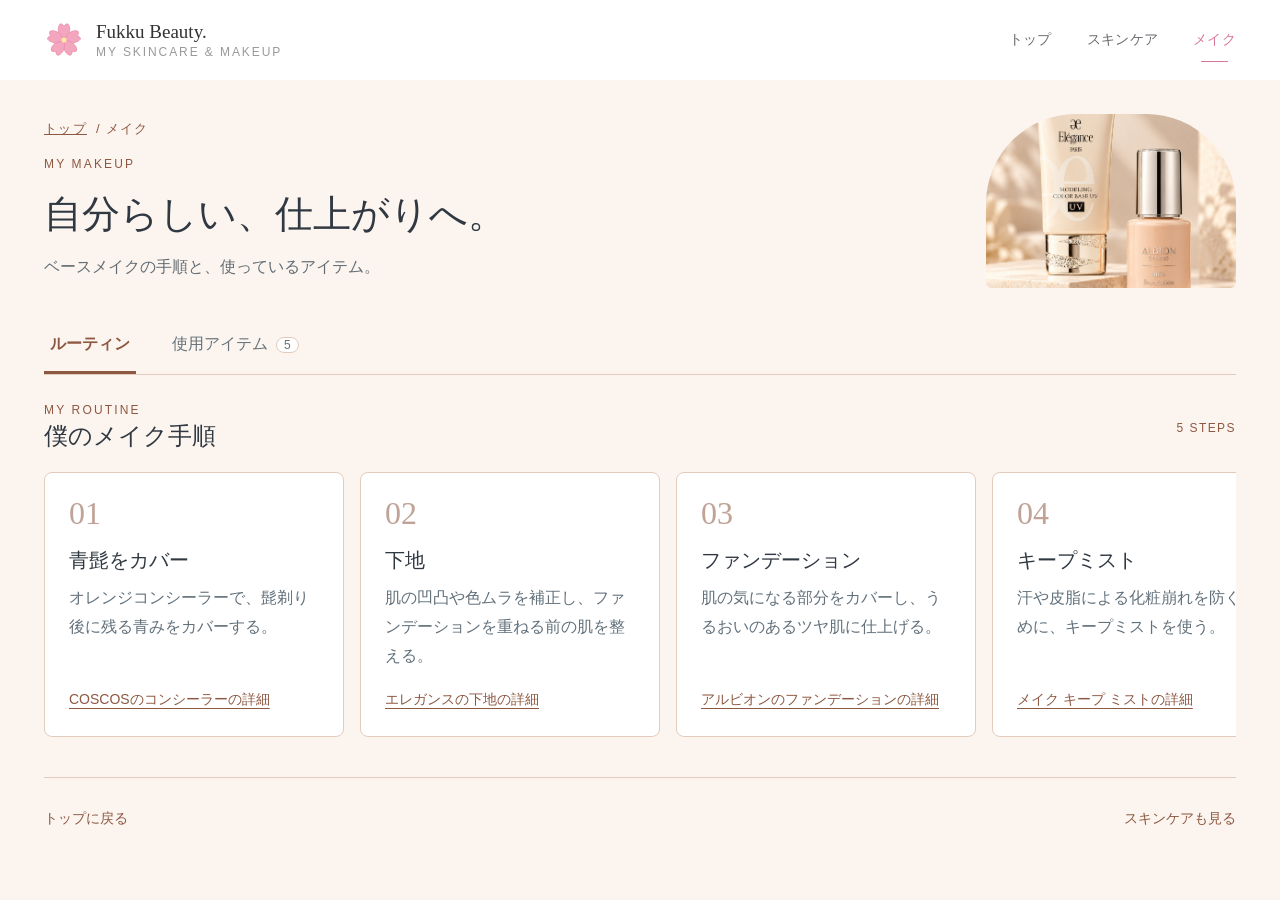
==== makeUp.html @ 3c8d0fe2 "0" ====
<!DOCTYPE html>
<html lang="ja">
<head>
    <meta charset="UTF-8">
    <meta name="viewport" content="width=device-width, initial-scale=1.0">
    <link rel="stylesheet" href="css/makeUp.css">
    <link rel="stylesheet" href="css/header.css">
    <title>ふっくーのメイク</title>
</head>

<body>
    <!-- ヘッダー -->
    <header>
        <a href="index.html" class="site-logo">
            <img src="images/icon/sakura-mark.svg"
                 alt="ふっくーのメイク・スキンケア"
                 class="site-icon">

            <span class="site-text">
                <span class="site-logo__title">Fukku Beauty.</span>
                <span class="site-logo__subtitle">
                    MY SKINCARE &amp; MAKEUP
                </span>
            </span>
        </a>

        <nav class="header-nav">
            <a href="index.html" class="Top">トップ</a>
            <a href="skinCare.html" class="skinCare">スキンケア</a>
            <a href="makeUp.html" class="makeUp is-active"
               aria-current="page">メイク</a>
        </nav>
    </header>

    <main>
        <!-- ページの導入 -->
        <section class="makeUp-intro">
            <div class="makeUp-intro-text">
                <nav class="breadcrumb" aria-label="パンくずリスト">
                    <a href="index.html">トップ</a>
                    <span>/ メイク</span>
                </nav>

                <p class="makeUp-label">MY MAKEUP</p>
                <h1>自分らしい、仕上がりへ。</h1>
                <p>ベースメイクの手順と、使っているアイテム。</p>
            </div>

            <div class="makeUp-intro-photo">
                <img src="images/エレガンスとアルビオンのベースメイク撮影.png"
                     alt="エレガンスとアルビオンのベースメイク用品">
            </div>
        </section>

        <section class="makeUp-content">
            <!-- 表示切り替え -->
            <div class="makeUp-tabs">
                <button type="button"
                        id="routine-button"
                        class="is-active"
                        aria-controls="routine-panel"
                        aria-pressed="true">
                    ルーティン
                </button>

                <button type="button"
                        id="items-button"
                        aria-controls="items-panel"
                        aria-pressed="false">
                    使用アイテム<span class="tab-count">5</span>
                </button>
            </div>

            <!-- メイク手順 -->
            <section id="routine-panel">
                <div class="routine-heading">
                    <div>
                        <p class="routine-heading-label">MY ROUTINE</p>
                        <h2>僕のメイク手順</h2>
                    </div>
                    <span class="step-total">5 STEPS</span>
                </div>

                <div class="routine-steps">
                    <article class="routine-step">
                        <p class="routine-step-number">01</p>
                        <h3>青髭をカバー</h3>
                        <p>オレンジコンシーラーで、髭剃り後に残る青みをカバーする。</p>

                        <button type="button"
                                class="routine-item-button"
                                data-product="concealer">
                            COSCOSのコンシーラーの詳細
                        </button>
                    </article>

                    <article class="routine-step">
                        <p class="routine-step-number">02</p>
                        <h3>下地</h3>
                        <p>肌の凹凸や色ムラを補正し、ファンデーションを重ねる前の肌を整える。</p>

                        <button type="button"
                                class="routine-item-button"
                                data-product="primer">
                            エレガンスの下地の詳細
                        </button>
                    </article>

                    <article class="routine-step">
                        <p class="routine-step-number">03</p>
                        <h3>ファンデーション</h3>
                        <p>肌の気になる部分をカバーし、うるおいのあるツヤ肌に仕上げる。</p>

                        <button type="button"
                                class="routine-item-button"
                                data-product="foundation">
                            アルビオンのファンデーションの詳細
                        </button>
                    </article>

                    <article class="routine-step">
                        <p class="routine-step-number">04</p>
                        <h3>キープミスト</h3>
                        <p>汗や皮脂による化粧崩れを防ぐために、キープミストを使う。</p>

                        <button type="button"
                                class="routine-item-button"
                                data-product="mist">
                            メイク キープ ミストの詳細
                        </button>
                    </article>

                    <article class="routine-step">
                        <p class="routine-step-number">05</p>
                        <h3>パウダー</h3>
                        <p>余分な皮脂を吸着するパウダーで、さらっとした肌に仕上げる。</p>

                        <button type="button"
                                class="routine-item-button"
                                data-product="powder">
                            パーフェクトダイアリーのパウダーの詳細
                        </button>
                    </article>
                </div>
            </section>

            <!-- 使用アイテム -->
            <section id="items-panel" hidden>
                <div class="routine-heading">
                    <div>
                        <p class="routine-heading-label">MY ITEMS</p>
                        <h2>メイクに使うもの</h2>
                    </div>
                    <span class="step-total">5 ITEMS</span>
                </div>

                <div class="item-cards">
                    <!-- コンシーラー -->
                    <article class="item-card">
                        <div class="item-card-photo">
                            <img src="images/image(20261013-043211).png"
                                 alt="COSCOS パーフェクトマットコンシーラー スカーレットオレンジ">
                        </div>

                        <div class="item-card-text">
                            <p class="item-kind">オレンジコンシーラー</p>
                            <h3>
                                COSCOS<br>
                                パーフェクトマットコンシーラー<br>
                                スカーレットオレンジ
                            </h3>
                            <p>青髭の青みを隠すために使っています。</p>

                            <button type="button"
                                    class="item-detail-button"
                                    data-product="concealer"
                                    aria-label="COSCOSのコンシーラーの商品詳細を見る">
                                商品詳細を見る
                            </button>
                        </div>
                    </article>

                    <!-- 下地 -->
                    <article class="item-card">
                        <div class="item-card-photo">
                            <img src="images/image(20261013-043250).png"
                                 alt="エレガンス モデリング カラーベース UV">
                        </div>

                        <div class="item-card-text">
                            <p class="item-kind">化粧下地</p>
                            <h3>
                                エレガンス<br>
                                モデリング カラーベース UV
                            </h3>
                            <p>肌色と質感を整える下地として使っています。</p>

                            <button type="button"
                                    class="item-detail-button"
                                    data-product="primer"
                                    aria-label="エレガンスの下地の商品詳細を見る">
                                商品詳細を見る
                            </button>
                        </div>
                    </article>

                    <!-- ファンデーション -->
                    <article class="item-card">
                        <div class="item-card-photo">
                            <img src="images/image(20261013-043324).png"
                                 alt="アルビオン スタジオ ミルク ファンデーション">
                        </div>

                        <div class="item-card-text">
                            <p class="item-kind">ファンデーション</p>
                            <h3>
                                アルビオン スタジオ<br>
                                ミルク ファンデーション
                            </h3>
                            <p>肌をカバーし、ツヤのある仕上がりに整えます。</p>

                            <button type="button"
                                    class="item-detail-button"
                                    data-product="foundation"
                                    aria-label="アルビオンのファンデーションの商品詳細を見る">
                                商品詳細を見る
                            </button>
                        </div>
                    </article>

                    <!-- キープミスト -->
                    <article class="item-card">
                        <div class="item-card-photo">
                            <img src="images/image(20261013-043542).png"
                                 alt="コーセー メイク キープ ミスト EX">
                        </div>

                        <div class="item-card-text">
                            <p class="item-kind">メイクキープミスト</p>
                            <h3>
                                コーセー<br>
                                メイク キープ ミスト EX
                            </h3>
                            <p>メイクのヨレや崩れを防ぐために使っています。</p>

                            <button type="button"
                                    class="item-detail-button"
                                    data-product="mist"
                                    aria-label="メイク キープ ミストの商品詳細を見る">
                                商品詳細を見る
                            </button>
                        </div>
                    </article>

                    <!-- パウダー -->
                    <article class="item-card">
                        <div class="item-card-photo">
                            <img src="images/download.png"
                                 alt="パーフェクトダイアリー トランスルーシェント ブルーリング ルースパウダー 2.0">
                        </div>

                        <div class="item-card-text">
                            <p class="item-kind">フェイスパウダー</p>
                            <h3>
                                パーフェクトダイアリー<br>
                                トランスルーシェント ブルーリング<br>
                                ルースパウダー 2.0
                            </h3>
                            <p>テカリを抑え、さらっとした肌に仕上げます。</p>

                            <button type="button"
                                    class="item-detail-button"
                                    data-product="powder"
                                    aria-label="パーフェクトダイアリーのパウダーの商品詳細を見る">
                                商品詳細を見る
                            </button>
                        </div>
                    </article>
                </div>
            </section>

            <!-- ページ下の移動リンク -->
            <nav class="makeUp-bottom" aria-label="関連ページ">
                <a href="index.html">トップに戻る</a>
                <a href="skinCare.html">スキンケアも見る</a>
            </nav>
        </section>
    </main>

    <!-- 商品の詳細画面 -->
    <dialog id="item-dialog"
            class="item-dialog"
            aria-labelledby="dialog-title">

        <form method="dialog">
            <button type="submit"
                    class="dialog-close"
                    aria-label="商品詳細を閉じる">
                ×
            </button>
        </form>

        <div class="dialog-layout">
            <div class="dialog-photo">
                <img id="dialog-image"
                     src="images/image(20261013-043211).png"
                     alt="COSCOS パーフェクトマットコンシーラー スカーレットオレンジ">

                <p id="dialog-no-image" hidden>写真準備中</p>
            </div>

            <div class="dialog-text">
                <p id="dialog-kind" class="dialog-kind">
                    オレンジコンシーラー
                </p>
                <h2 id="dialog-title">
                    COSCOS パーフェクトマットコンシーラー スカーレットオレンジ
                </h2>
                <p id="dialog-description">
                    青髭を隠すために使っているオレンジコンシーラーです。
                </p>
            </div>
        </div>
    </dialog>

    <script src="js/makeUp.js"></script>
</body>
</html>
---- css/makeUp.css ----
/* 共通のカード・文字・詳細画面のCSSを読み込む。
   同じcssフォルダーにあるskinCare.cssを使う。 */
@import url("skinCare.css");

/* hiddenが付いた要素は、ほかのdisplay指定より優先して隠す */
[hidden] {
    display: none !important;
}

/* お手本のメイクページの背景色 */
main {
    background: #fcf5ef;
    min-height: calc(100vh - 80px);
}

/* 導入：左に文章、右に写真 */
.makeUp-intro {
    max-width: 1298px;
    margin: 0 auto;
    padding: 34px 44px 30px;
    display: flex;
    align-items: center;
    gap: 38px;
}

.makeUp-intro-text {
    flex: 1;
    min-width: 0;
    font-family: "Yu Gothic", Meiryo, sans-serif;
}

.makeUp-intro-text p {
    margin: 0;
    font-size: 16px;
    line-height: 1.8;
    color: #626c74;
}

.makeUp-intro-text .makeUp-label {
    font-size: 12px;
    letter-spacing: 0.18em;
    color: #8d5842;
}

.makeUp-intro-text h1 {
    margin: 10px 0;
    font-family: "游明朝", "Yu Mincho", serif;
    font-size: clamp(27px, 3vw, 40px);
    font-weight: 500;
    line-height: 1.5;
    color: #303842;
}

.makeUp-intro-photo {
    width: 250px;
    height: 174px;
    flex-shrink: 0;
    border-radius: 90px 90px 6px 6px;
    overflow: hidden;
}

.makeUp-intro-photo img {
    display: block;
    width: 100%;
    height: 100%;
    object-fit: cover;
}

.makeUp-content {
    max-width: 1298px;
    margin: 0 auto;
    padding: 0 44px 40px;
}

/* タブ */
.makeUp-tabs {
    display: flex;
    gap: 30px;
    border-bottom: 1px solid #e3cbbc;
    margin-bottom: 28px;
}

.makeUp-tabs button {
    background: none;
    border: none;
    border-bottom: 3px solid transparent;
    padding: 16px 6px;
    min-height: 56px;
    font-family: "Yu Gothic", Meiryo, sans-serif;
    font-size: 16px;
    color: #66727a;
    cursor: pointer;
}

.makeUp-tabs button.is-active {
    border-bottom-color: #8d5842;
    color: #8d5842;
    font-weight: 700;
}

/* 使用アイテムの横にある件数 */
.tab-count {
    display: inline-block;
    margin-left: 8px;
    padding: 0 7px;
    border: 1px solid #e3cbbc;
    border-radius: 20px;
    background: #fff;
    font-size: 12px;
}

/* 共通CSSの青色を、このページでは茶色に変える。
   カンマで区切ると、複数の場所に同じ指定を付けられる。 */
.breadcrumb,
.routine-heading-label,
.routine-step .routine-step-number,
.routine-item-button,
.item-card-text .item-kind,
.item-detail-button,
.dialog-kind {
    color: #8d5842;
}

.routine-step,
.item-card {
    border-color: #e3cbbc;
}

/* 左に見出し、右に件数 */
.routine-heading {
    display: flex;
    justify-content: space-between;
    align-items: center;
    gap: 16px;
}

.routine-heading h2 {
    color: #303842;
}

.step-total {
    flex-shrink: 0;
    font-family: "Yu Gothic", Meiryo, sans-serif;
    font-size: 12px;
    letter-spacing: 0.12em;
    color: #8d5842;
}

.routine-step .routine-step-number {
    font-family: Georgia, serif;
    line-height: 1;
}

.routine-step h3 {
    color: #303842;
}

.item-card-text .item-kind {
    letter-spacing: 0.17em;
}

/* 商品カードの詳細ボタンを下にそろえる */
.item-card {
    display: flex;
    flex-direction: column;
}

.item-card-text {
    flex: 1;
    display: flex;
    flex-direction: column;
}

.item-detail-button {
    margin-top: auto;
    padding-top: 14px;
    align-self: flex-start;
}

/* 商品写真が未追加のときの枠 */
.item-card-placeholder,
.dialog-photo {
    display: flex;
    align-items: center;
    justify-content: center;
    background: #f6e8dc;
    color: #8d5842;
}

.item-card-placeholder,
#dialog-no-image {
    font-family: "Yu Gothic", Meiryo, sans-serif;
    font-size: 14px;
}

/* 詳細画面の写真を枠いっぱいに配置する */
.dialog-photo {
    position: relative;
    min-height: 440px;
}

.dialog-photo img {
    position: absolute;
    inset: 0;
    min-height: 0;
}

/* 仮の内容についての注記 */
.makeUp-note {
    margin: 20px 0 0;
    font-family: "Yu Gothic", Meiryo, sans-serif;
    font-size: 13px;
    line-height: 1.8;
    color: #68727b;
}

/* ページ下の移動リンク */
.makeUp-bottom {
    display: flex;
    justify-content: space-between;
    gap: 20px;
    margin-top: 28px;
    padding: 24px 0 0;
    border-top: 1px solid #e3cbbc;
}

.makeUp-bottom a {
    padding: 8px 0;
    font-family: "Yu Gothic", Meiryo, sans-serif;
    font-size: 14px;
    color: #8d5842;
    text-decoration: none;
}

.makeUp-bottom a:hover {
    text-decoration: underline;
}

/* キーボード操作で選んでいる場所を見えるようにする */
button:focus-visible,
a:focus-visible {
    outline: 2px solid #8d5842;
    outline-offset: 4px;
}

.item-detail-button:focus-visible::after {
    outline: 2px solid #8d5842;
    outline-offset: -4px;
    border-radius: 8px;
}

/* 画面幅650px以下のときの設定。
   カードの幅300pxと横スクロールはそのまま。 */
@media (max-width: 650px) {
    body header {
        height: auto;
        min-height: 80px;
        padding: 14px 20px;
        flex-wrap: wrap;
        gap: 12px;
    }

    header .header-nav {
        gap: 20px;
        flex-wrap: wrap;
    }

    .makeUp-intro {
        padding: 26px 20px 20px;
        gap: 12px;
    }

    .makeUp-intro-photo {
        width: 88px;
        height: 130px;
        border-radius: 48px 48px 4px 4px;
    }

    .makeUp-intro-text h1 {
        font-size: 25px;
        line-height: 1.55;
    }

    .makeUp-intro-text p {
        font-size: 14px;
    }

    .makeUp-intro-text .makeUp-label {
        font-size: 12px;
    }

    .makeUp-content {
        padding: 0 20px 30px;
    }

    .makeUp-tabs {
        gap: 22px;
    }

    .routine-heading h2 {
        font-size: 21px;
    }

    /* 詳細画面は、写真の下に文章を配置する */
    .dialog-layout {
        grid-template-columns: 1fr;
    }

    .dialog-photo {
        height: 220px;
        min-height: 0;
    }

    .dialog-text {
        padding: 28px 24px;
    }

    .dialog-text h2 {
        font-size: 25px;
    }

    /* 商品の写真を、切り取らずに枠の中へ収める */
.makeUp-content .item-card-photo img,
.dialog-photo img {
    object-fit: contain;
    background: #fff;
}
}
---- css/header.css ----
/*======================================================================
    ヘッダー
=====================================================================*/

.site-icon {
    width: 40px;
    height: 40px;
    flex-shrink: 0; /* 横幅が足りなくても、この要素を縮めない */
}

.site-logo {
    display: flex;
    align-items: center; /* 上下の中央をそろえる */
    gap: 12px;
    text-decoration: none;
}

.site-text {
    display: flex;
    flex-direction: column; /* 文字を縦に並べる */
    gap: 1px;
    line-height: 1.24;
}

.site-logo__title {
    font-family: Georgia, serif;
    font-size: 19px;
    font-weight: 500;
    color: #333;
}

.site-logo__subtitle {
    font-family: Arial, sans-serif;
    font-size: 12px;
    letter-spacing: 0.16em; /* 文字間隔を広げる */
    color: #999;
}

header {
    display: flex;
    justify-content: space-between; /* ロゴとナビを左右に分ける */
    align-items: center;
    margin: 0 auto;
    height: 80px;
    padding: 0 44px;
    position: sticky;
    top: 0;
    z-index: 10;
    background: #fff;
}

.header-nav {
    display: flex;
    align-items: center;
    gap: 35px;
}

.header-nav a {
    font-family: "Yu Gothic", Meiryo, sans-serif;
    font-size: 14px;
    line-height: 1.8;
    letter-spacing: 0.02em;
    font-weight: 400;
    text-decoration: none;
    color: #686c70;
    padding: 10px 0;
    position: relative;
    border-bottom: none;
}

.header-nav a.is-active {
    /* 今いるページだけ、線をピンクにする */
    color: #d9789b;
}

.header-nav a.is-active::after {
    /* HTMLにタグを追加せず装飾を作る仕組み。左右を18%ずつ空けるので、リンク幅の64%の短い下線になる */
    content: "";
    position: absolute;
    bottom: 1px;
    left: 18%;
    right: 18%;
    height: 1px;
    background: #d9789b;
}

header,
.intro {
    max-width: 1298px;
    margin: 0 auto;
}
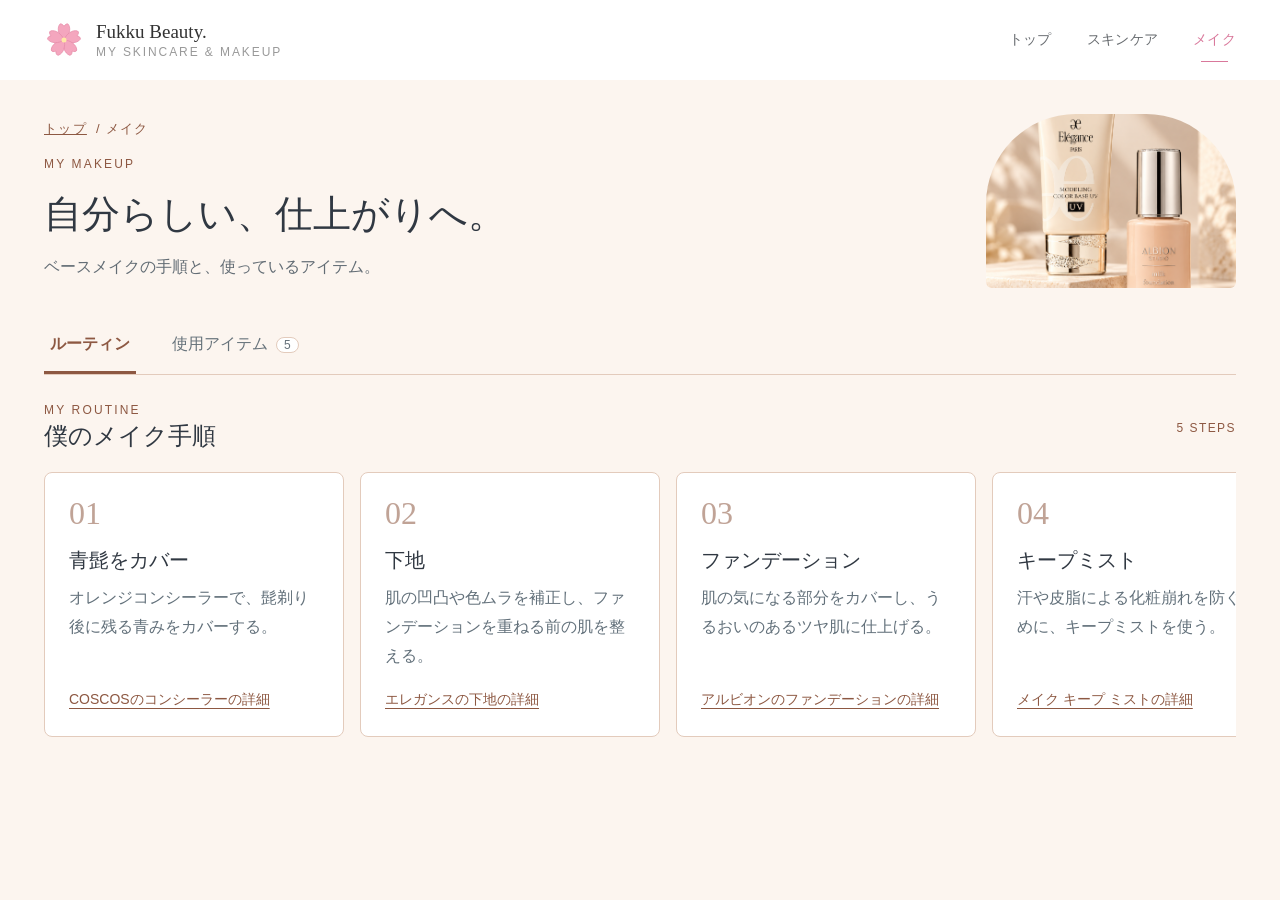
==== commit ba410900: "0" ====
--- a/makeUp.html
+++ b/makeUp.html
@@ -1,328 +1,324 @@
 <!DOCTYPE html>
 <html lang="ja">
-<head>
-    <meta charset="UTF-8">
-    <meta name="viewport" content="width=device-width, initial-scale=1.0">
-    <link rel="stylesheet" href="css/makeUp.css">
-    <link rel="stylesheet" href="css/header.css">
-    <title>ふっくーのメイク</title>
-</head>
-
-<body>
-    <!-- ヘッダー -->
-    <header>
-        <a href="index.html" class="site-logo">
-            <img src="images/icon/sakura-mark.svg"
-                 alt="ふっくーのメイク・スキンケア"
-                 class="site-icon">
-
-            <span class="site-text">
-                <span class="site-logo__title">Fukku Beauty.</span>
-                <span class="site-logo__subtitle">
+    <head>
+        <meta charset="UTF-8">
+        <meta name="viewport" content="width=device-width, initial-scale=1.0">
+        <link rel="stylesheet" href="css/makeUp.css">
+        <link rel="stylesheet" href="css/header.css">
+        <link rel="stylesheet" href="css/transition.css">
+        <title>ふっくーのメイク</title>
+    </head>
+
+    <body>
+        <!-- ヘッダー -->
+        <header>
+            <a href="index.html" class="site-logo">
+                <img src="images/icon/sakura-mark.svg"
+                    alt="ふっくーのメイク・スキンケア"
+                    class="site-icon">
+
+                <span class="site-text">
+                    <span class="site-logo__title">Fukku Beauty.</span>
+                    <span class="site-logo__subtitle">
                     MY SKINCARE &amp; MAKEUP
+                    </span>
                 </span>
-            </span>
-        </a>
-
-        <nav class="header-nav">
-            <a href="index.html" class="Top">トップ</a>
-            <a href="skinCare.html" class="skinCare">スキンケア</a>
-            <a href="makeUp.html" class="makeUp is-active"
-               aria-current="page">メイク</a>
-        </nav>
-    </header>
-
-    <main>
-        <!-- ページの導入 -->
-        <section class="makeUp-intro">
-            <div class="makeUp-intro-text">
-                <nav class="breadcrumb" aria-label="パンくずリスト">
-                    <a href="index.html">トップ</a>
-                    <span>/ メイク</span>
-                </nav>
-
-                <p class="makeUp-label">MY MAKEUP</p>
-                <h1>自分らしい、仕上がりへ。</h1>
-                <p>ベースメイクの手順と、使っているアイテム。</p>
-            </div>
-
-            <div class="makeUp-intro-photo">
-                <img src="images/エレガンスとアルビオンのベースメイク撮影.png"
-                     alt="エレガンスとアルビオンのベースメイク用品">
-            </div>
-        </section>
-
-        <section class="makeUp-content">
-            <!-- 表示切り替え -->
-            <div class="makeUp-tabs">
-                <button type="button"
+            </a>
+
+            <nav class="header-nav">
+                <a href="index.html" class="Top">トップ</a>
+                <a href="skinCare.html" class="skinCare">スキンケア</a>
+                <a href="makeUp.html" class="makeUp is-active"
+                    aria-current="page">メイク</a>
+            </nav>
+        </header>
+
+        <main>
+            <!-- ページの導入 -->
+            <section class="makeUp-intro">
+                <div class="makeUp-intro-text">
+                    <nav class="breadcrumb" aria-label="パンくずリスト">
+                        <a href="index.html">トップ</a>
+                        <span>/ メイク</span>
+                    </nav>
+
+                    <p class="makeUp-label">MY MAKEUP</p>
+                    <h1>自分らしい、仕上がりへ。</h1>
+                    <p>ベースメイクの手順と、使っているアイテム。</p>
+                </div>
+
+                <div class="makeUp-intro-photo">
+                    <img src="images/エレガンスとアルビオンのベースメイク撮影.png"
+                        alt="エレガンスとアルビオンのベースメイク用品">
+                </div>
+            </section>
+
+            <section class="makeUp-content">
+                <!-- 表示切り替え -->
+                <div class="makeUp-tabs">
+                    <button type="button"
                         id="routine-button"
                         class="is-active"
                         aria-controls="routine-panel"
                         aria-pressed="true">
                     ルーティン
-                </button>
-
-                <button type="button"
+                    </button>
+
+                    <button type="button"
                         id="items-button"
                         aria-controls="items-panel"
                         aria-pressed="false">
                     使用アイテム<span class="tab-count">5</span>
-                </button>
-            </div>
-
-            <!-- メイク手順 -->
-            <section id="routine-panel">
-                <div class="routine-heading">
-                    <div>
-                        <p class="routine-heading-label">MY ROUTINE</p>
-                        <h2>僕のメイク手順</h2>
+                    </button>
+                </div>
+
+                <!-- メイク手順 -->
+                <section id="routine-panel">
+                    <div class="routine-heading">
+                        <div>
+                            <p class="routine-heading-label">MY ROUTINE</p>
+                            <h2>僕のメイク手順</h2>
+                        </div>
+                        <span class="step-total">5 STEPS</span>
                     </div>
-                    <span class="step-total">5 STEPS</span>
-                </div>
-
-                <div class="routine-steps">
-                    <article class="routine-step">
-                        <p class="routine-step-number">01</p>
-                        <h3>青髭をカバー</h3>
-                        <p>オレンジコンシーラーで、髭剃り後に残る青みをカバーする。</p>
-
-                        <button type="button"
+
+                    <div class="routine-steps">
+                        <article class="routine-step">
+                            <p class="routine-step-number">01</p>
+                            <h3>青髭をカバー</h3>
+                            <p>オレンジコンシーラーで、髭剃り後に残る青みをカバーする。</p>
+
+                            <button type="button"
                                 class="routine-item-button"
                                 data-product="concealer">
                             COSCOSのコンシーラーの詳細
-                        </button>
-                    </article>
-
-                    <article class="routine-step">
-                        <p class="routine-step-number">02</p>
-                        <h3>下地</h3>
-                        <p>肌の凹凸や色ムラを補正し、ファンデーションを重ねる前の肌を整える。</p>
-
-                        <button type="button"
+                            </button>
+                        </article>
+
+                        <article class="routine-step">
+                            <p class="routine-step-number">02</p>
+                            <h3>下地</h3>
+                            <p>肌の凹凸や色ムラを補正し、ファンデーションを重ねる前の肌を整える。</p>
+
+                            <button type="button"
                                 class="routine-item-button"
                                 data-product="primer">
                             エレガンスの下地の詳細
-                        </button>
-                    </article>
-
-                    <article class="routine-step">
-                        <p class="routine-step-number">03</p>
-                        <h3>ファンデーション</h3>
-                        <p>肌の気になる部分をカバーし、うるおいのあるツヤ肌に仕上げる。</p>
-
-                        <button type="button"
+                            </button>
+                        </article>
+
+                        <article class="routine-step">
+                            <p class="routine-step-number">03</p>
+                            <h3>ファンデーション</h3>
+                            <p>肌の気になる部分をカバーし、うるおいのあるツヤ肌に仕上げる。</p>
+
+                            <button type="button"
                                 class="routine-item-button"
                                 data-product="foundation">
                             アルビオンのファンデーションの詳細
-                        </button>
-                    </article>
-
-                    <article class="routine-step">
-                        <p class="routine-step-number">04</p>
-                        <h3>キープミスト</h3>
-                        <p>汗や皮脂による化粧崩れを防ぐために、キープミストを使う。</p>
-
-                        <button type="button"
+                            </button>
+                        </article>
+
+                        <article class="routine-step">
+                            <p class="routine-step-number">04</p>
+                            <h3>キープミスト</h3>
+                            <p>汗や皮脂による化粧崩れを防ぐために、キープミストを使う。</p>
+
+                            <button type="button"
                                 class="routine-item-button"
                                 data-product="mist">
                             メイク キープ ミストの詳細
-                        </button>
-                    </article>
-
-                    <article class="routine-step">
-                        <p class="routine-step-number">05</p>
-                        <h3>パウダー</h3>
-                        <p>余分な皮脂を吸着するパウダーで、さらっとした肌に仕上げる。</p>
-
-                        <button type="button"
+                            </button>
+                        </article>
+
+                        <article class="routine-step">
+                            <p class="routine-step-number">05</p>
+                            <h3>パウダー</h3>
+                            <p>余分な皮脂を吸着するパウダーで、さらっとした肌に仕上げる。</p>
+
+                            <button type="button"
                                 class="routine-item-button"
                                 data-product="powder">
                             パーフェクトダイアリーのパウダーの詳細
-                        </button>
-                    </article>
-                </div>
-            </section>
-
-            <!-- 使用アイテム -->
-            <section id="items-panel" hidden>
-                <div class="routine-heading">
-                    <div>
-                        <p class="routine-heading-label">MY ITEMS</p>
-                        <h2>メイクに使うもの</h2>
+                            </button>
+                        </article>
                     </div>
-                    <span class="step-total">5 ITEMS</span>
-                </div>
-
-                <div class="item-cards">
-                    <!-- コンシーラー -->
-                    <article class="item-card">
-                        <div class="item-card-photo">
-                            <img src="images/image(20261013-043211).png"
-                                 alt="COSCOS パーフェクトマットコンシーラー スカーレットオレンジ">
+                </section>
+
+                <!-- 使用アイテム -->
+                <section id="items-panel" hidden>
+                    <div class="routine-heading">
+                        <div>
+                            <p class="routine-heading-label">MY ITEMS</p>
+                            <h2>メイクに使うもの</h2>
                         </div>
-
-                        <div class="item-card-text">
-                            <p class="item-kind">オレンジコンシーラー</p>
-                            <h3>
+                        <span class="step-total">5 ITEMS</span>
+                    </div>
+
+                    <div class="item-cards">
+                        <!-- コンシーラー -->
+                        <article class="item-card">
+                            <div class="item-card-photo">
+                                <img src="images/image(20261013-043211).png"
+                                    alt="COSCOS パーフェクトマットコンシーラー スカーレットオレンジ">
+                            </div>
+
+                            <div class="item-card-text">
+                                <p class="item-kind">オレンジコンシーラー</p>
+                                <h3>
                                 COSCOS<br>
                                 パーフェクトマットコンシーラー<br>
                                 スカーレットオレンジ
-                            </h3>
-                            <p>青髭の青みを隠すために使っています。</p>
-
-                            <button type="button"
+                                </h3>
+                                <p>青髭の青みを隠すために使っています。</p>
+
+                                <button type="button"
                                     class="item-detail-button"
                                     data-product="concealer"
                                     aria-label="COSCOSのコンシーラーの商品詳細を見る">
                                 商品詳細を見る
-                            </button>
-                        </div>
-                    </article>
-
-                    <!-- 下地 -->
-                    <article class="item-card">
-                        <div class="item-card-photo">
-                            <img src="images/image(20261013-043250).png"
-                                 alt="エレガンス モデリング カラーベース UV">
-                        </div>
-
-                        <div class="item-card-text">
-                            <p class="item-kind">化粧下地</p>
-                            <h3>
+                                </button>
+                            </div>
+                        </article>
+
+                        <!-- 下地 -->
+                        <article class="item-card">
+                            <div class="item-card-photo">
+                                <img src="images/image(20261013-043250).png"
+                                    alt="エレガンス モデリング カラーベース UV">
+                            </div>
+
+                            <div class="item-card-text">
+                                <p class="item-kind">化粧下地</p>
+                                <h3>
                                 エレガンス<br>
                                 モデリング カラーベース UV
-                            </h3>
-                            <p>肌色と質感を整える下地として使っています。</p>
-
-                            <button type="button"
+                                </h3>
+                                <p>肌色と質感を整える下地として使っています。</p>
+
+                                <button type="button"
                                     class="item-detail-button"
                                     data-product="primer"
                                     aria-label="エレガンスの下地の商品詳細を見る">
                                 商品詳細を見る
-                            </button>
-                        </div>
-                    </article>
-
-                    <!-- ファンデーション -->
-                    <article class="item-card">
-                        <div class="item-card-photo">
-                            <img src="images/image(20261013-043324).png"
-                                 alt="アルビオン スタジオ ミルク ファンデーション">
-                        </div>
-
-                        <div class="item-card-text">
-                            <p class="item-kind">ファンデーション</p>
-                            <h3>
+                                </button>
+                            </div>
+                        </article>
+
+                        <!-- ファンデーション -->
+                        <article class="item-card">
+                            <div class="item-card-photo">
+                                <img src="images/image(20261013-043324).png"
+                                    alt="アルビオン スタジオ ミルク ファンデーション">
+                            </div>
+
+                            <div class="item-card-text">
+                                <p class="item-kind">ファンデーション</p>
+                                <h3>
                                 アルビオン スタジオ<br>
                                 ミルク ファンデーション
-                            </h3>
-                            <p>肌をカバーし、ツヤのある仕上がりに整えます。</p>
-
-                            <button type="button"
+                                </h3>
+                                <p>肌をカバーし、ツヤのある仕上がりに整えます。</p>
+
+                                <button type="button"
                                     class="item-detail-button"
                                     data-product="foundation"
                                     aria-label="アルビオンのファンデーションの商品詳細を見る">
                                 商品詳細を見る
-                            </button>
-                        </div>
-                    </article>
-
-                    <!-- キープミスト -->
-                    <article class="item-card">
-                        <div class="item-card-photo">
-                            <img src="images/image(20261013-043542).png"
-                                 alt="コーセー メイク キープ ミスト EX">
-                        </div>
-
-                        <div class="item-card-text">
-                            <p class="item-kind">メイクキープミスト</p>
-                            <h3>
+                                </button>
+                            </div>
+                        </article>
+
+                        <!-- キープミスト -->
+                        <article class="item-card">
+                            <div class="item-card-photo">
+                                <img src="images/image(20261013-043542).png"
+                                    alt="コーセー メイク キープ ミスト EX">
+                            </div>
+
+                            <div class="item-card-text">
+                                <p class="item-kind">メイクキープミスト</p>
+                                <h3>
                                 コーセー<br>
                                 メイク キープ ミスト EX
-                            </h3>
-                            <p>メイクのヨレや崩れを防ぐために使っています。</p>
-
-                            <button type="button"
+                                </h3>
+                                <p>メイクのヨレや崩れを防ぐために使っています。</p>
+
+                                <button type="button"
                                     class="item-detail-button"
                                     data-product="mist"
                                     aria-label="メイク キープ ミストの商品詳細を見る">
                                 商品詳細を見る
-                            </button>
-                        </div>
-                    </article>
-
-                    <!-- パウダー -->
-                    <article class="item-card">
-                        <div class="item-card-photo">
-                            <img src="images/download.png"
-                                 alt="パーフェクトダイアリー トランスルーシェント ブルーリング ルースパウダー 2.0">
-                        </div>
-
-                        <div class="item-card-text">
-                            <p class="item-kind">フェイスパウダー</p>
-                            <h3>
+                                </button>
+                            </div>
+                        </article>
+
+                        <!-- パウダー -->
+                        <article class="item-card">
+                            <div class="item-card-photo">
+                                <img src="images/download.png"
+                                    alt="パーフェクトダイアリー トランスルーシェント ブルーリング ルースパウダー 2.0">
+                            </div>
+
+                            <div class="item-card-text">
+                                <p class="item-kind">フェイスパウダー</p>
+                                <h3>
                                 パーフェクトダイアリー<br>
                                 トランスルーシェント ブルーリング<br>
                                 ルースパウダー 2.0
-                            </h3>
-                            <p>テカリを抑え、さらっとした肌に仕上げます。</p>
-
-                            <button type="button"
+                                </h3>
+                                <p>テカリを抑え、さらっとした肌に仕上げます。</p>
+
+                                <button type="button"
                                     class="item-detail-button"
                                     data-product="powder"
                                     aria-label="パーフェクトダイアリーのパウダーの商品詳細を見る">
                                 商品詳細を見る
-                            </button>
-                        </div>
-                    </article>
-                </div>
+                                </button>
+                            </div>
+                        </article>
+                    </div>
+                </section>
+
             </section>
-
-            <!-- ページ下の移動リンク -->
-            <nav class="makeUp-bottom" aria-label="関連ページ">
-                <a href="index.html">トップに戻る</a>
-                <a href="skinCare.html">スキンケアも見る</a>
-            </nav>
-        </section>
-    </main>
-
-    <!-- 商品の詳細画面 -->
-    <dialog id="item-dialog"
+        </main>
+
+        <!-- 商品の詳細画面 -->
+        <dialog id="item-dialog"
             class="item-dialog"
             aria-labelledby="dialog-title">
 
-        <form method="dialog">
-            <button type="submit"
+            <form method="dialog">
+                <button type="submit"
                     class="dialog-close"
                     aria-label="商品詳細を閉じる">
                 ×
-            </button>
-        </form>
-
-        <div class="dialog-layout">
-            <div class="dialog-photo">
-                <img id="dialog-image"
-                     src="images/image(20261013-043211).png"
-                     alt="COSCOS パーフェクトマットコンシーラー スカーレットオレンジ">
-
-                <p id="dialog-no-image" hidden>写真準備中</p>
+                </button>
+            </form>
+
+            <div class="dialog-layout">
+                <div class="dialog-photo">
+                    <img id="dialog-image"
+                        src="images/image(20261013-043211).png"
+                        alt="COSCOS パーフェクトマットコンシーラー スカーレットオレンジ">
+
+                    <p id="dialog-no-image" hidden>写真準備中</p>
+                </div>
+
+                <div class="dialog-text">
+                    <p id="dialog-kind" class="dialog-kind">
+                    オレンジコンシーラー
+                    </p>
+                    <h2 id="dialog-title">
+                    COSCOS パーフェクトマットコンシーラー スカーレットオレンジ
+                    </h2>
+                    <p id="dialog-description">
+                    青髭を隠すために使っているオレンジコンシーラーです。
+                    </p>
+                </div>
             </div>
-
-            <div class="dialog-text">
-                <p id="dialog-kind" class="dialog-kind">
-                    オレンジコンシーラー
-                </p>
-                <h2 id="dialog-title">
-                    COSCOS パーフェクトマットコンシーラー スカーレットオレンジ
-                </h2>
-                <p id="dialog-description">
-                    青髭を隠すために使っているオレンジコンシーラーです。
-                </p>
-            </div>
-        </div>
-    </dialog>
-
-    <script src="js/makeUp.js"></script>
-</body>
-</html>+        </dialog>
+        <script src="js/transition.js"></script>
+        <script src="js/makeUp.js"></script>
+    </body>
+</html>
--- a/css/makeUp.css
+++ b/css/makeUp.css
@@ -325,4 +325,26 @@
     object-fit: contain;
     background: #fff;
 }
+
+/* 使用アイテムをふわっと表示 */
+#items-panel {
+    opacity: 0;
+    transform: translateY(20px);
+}
+
+#items-panel.is-show {
+    animation: itemsFadeIn 0.8s ease forwards;
+}
+
+@keyframes itemsFadeIn {
+    from {
+        opacity: 0;
+        transform: translateY(20px);
+    }
+
+    to {
+        opacity: 1;
+        transform: translateY(0);
+    }
+}
 }
--- a/css/header.css
+++ b/css/header.css
@@ -84,8 +84,27 @@
     background: #d9789b;
 }
 
-header,
 .intro {
     max-width: 1298px;
     margin: 0 auto;
 }
+
+header {
+    width: 100%;
+    max-width: none;
+    margin: 0;
+}
+
+/* 全ページのスクロールバーを非表示にする */
+html {
+    scrollbar-width: none; /* Firefox */
+}
+
+body {
+    -ms-overflow-style: none; /* 旧Edge / IE */
+}
+
+html::-webkit-scrollbar,
+body::-webkit-scrollbar {
+    display: none; /* Chrome / Edge / Safari */
+}
--- a/css/transition.css
+++ b/css/transition.css
@@ -0,0 +1,157 @@
+/* ページ切り替え中、画面全体を覆う */
+.page-transition {
+    position: fixed;
+    inset: 0;
+    z-index: 9999;
+    overflow: hidden;
+    pointer-events: none;
+}
+
+/* 切り替え中は連続クリックを防ぐ */
+.page-transition.is-running {
+    pointer-events: auto;
+}
+
+/* 色や波紋を描く共通部分 */
+.page-transition::before,
+.page-transition::after {
+    content: "";
+    position: absolute;
+    opacity: 0;
+}
+
+/* TOP：クリックした場所からピンクが広がる */
+.page-transition--top::before {
+    left: var(--click-x);
+    top: var(--click-y);
+    width: 200vmax;
+    height: 200vmax;
+    border-radius: 50%;
+    background: #f3c6d7;
+    animation: pink-spread 600ms ease-in-out forwards;
+}
+
+@keyframes pink-spread {
+    from {
+        opacity: 1;
+        transform: translate(-50%, -50%) scale(0);
+    }
+
+    to {
+        opacity: 1;
+        transform: translate(-50%, -50%) scale(1);
+    }
+}
+
+/* スキンケア：水色と波紋が広がる */
+.page-transition--skincare::before,
+.page-transition--skincare::after {
+    left: var(--click-x);
+    top: var(--click-y);
+    width: 200vmax;
+    height: 200vmax;
+    border-radius: 50%;
+}
+
+.page-transition--skincare::before {
+    background: #dceff5;
+    animation: pink-spread 650ms ease-in-out forwards;
+}
+
+.page-transition--skincare::after {
+    /* 半透明の白い輪を重ねる */
+    background: radial-gradient(
+        circle,
+        transparent 35%,
+        rgb(255 255 255 / 65%) 36%,
+        transparent 38%,
+        transparent 48%,
+        rgb(255 255 255 / 55%) 49%,
+        transparent 51%,
+        transparent 62%,
+        rgb(255 255 255 / 45%) 63%,
+        transparent 65%
+    );
+    animation: water-ripple 650ms ease-out forwards;
+}
+
+@keyframes water-ripple {
+    from {
+        opacity: 0.9;
+        transform: translate(-50%, -50%) scale(0);
+    }
+
+    to {
+        opacity: 0;
+        transform: translate(-50%, -50%) scale(1);
+    }
+}
+
+/* メイク：刷毛で塗るようにベージュが横へ広がる */
+/* メイク：左上からジグザグに塗り広げる */
+.page-transition--makeup::before {
+    inset: 0;
+    background:  #efddce;
+    opacity: 1;
+    animation: foundation-zigzag 1000ms linear forwards;
+}
+
+@keyframes foundation-zigzag {
+    /* 左上からスタート */
+    0% {
+        clip-path: polygon(
+            0 0, 0 0, 0 0, 0 0,
+            0 0, 0 0, 0 0, 0 0
+        );
+    }
+
+    /* 上の段を右へ塗る */
+    30% {
+        clip-path: polygon(
+            0 0, 100% 0, 100% 34%, 100% 34%,
+            100% 34%, 100% 34%, 100% 34%, 0 34%
+        );
+    }
+
+    /* 真ん中の段を左へ塗る */
+    65% {
+        clip-path: polygon(
+            0 0, 100% 0, 100% 34%, 100% 67%,
+            0 67%, 0 67%, 0 67%, 0 34%
+        );
+    }
+
+    /* 下の段を右へ塗って画面を覆う */
+    100% {
+        clip-path: polygon(
+            0 0, 100% 0, 100% 34%, 100% 67%,
+            100% 67%, 100% 100%, 0 100%, 0 34%
+        );
+    }
+}
+
+/* 動きを減らす設定のときは演出を省略 */
+@media (prefers-reduced-motion: reduce) {
+    .page-transition {
+        display: none;
+    }
+}
+
+/* ページを開いたとき、内容をふわっと表示する */
+@media (prefers-reduced-motion: no-preference) {
+    main {
+        animation: page-appear 450ms ease-out both;
+    }
+}
+
+@keyframes page-appear {
+    from {
+        opacity: 0;
+        transform: translateY(8px);
+    }
+
+    to {
+        opacity: 1;
+        transform: translateY(0);
+    }
+}
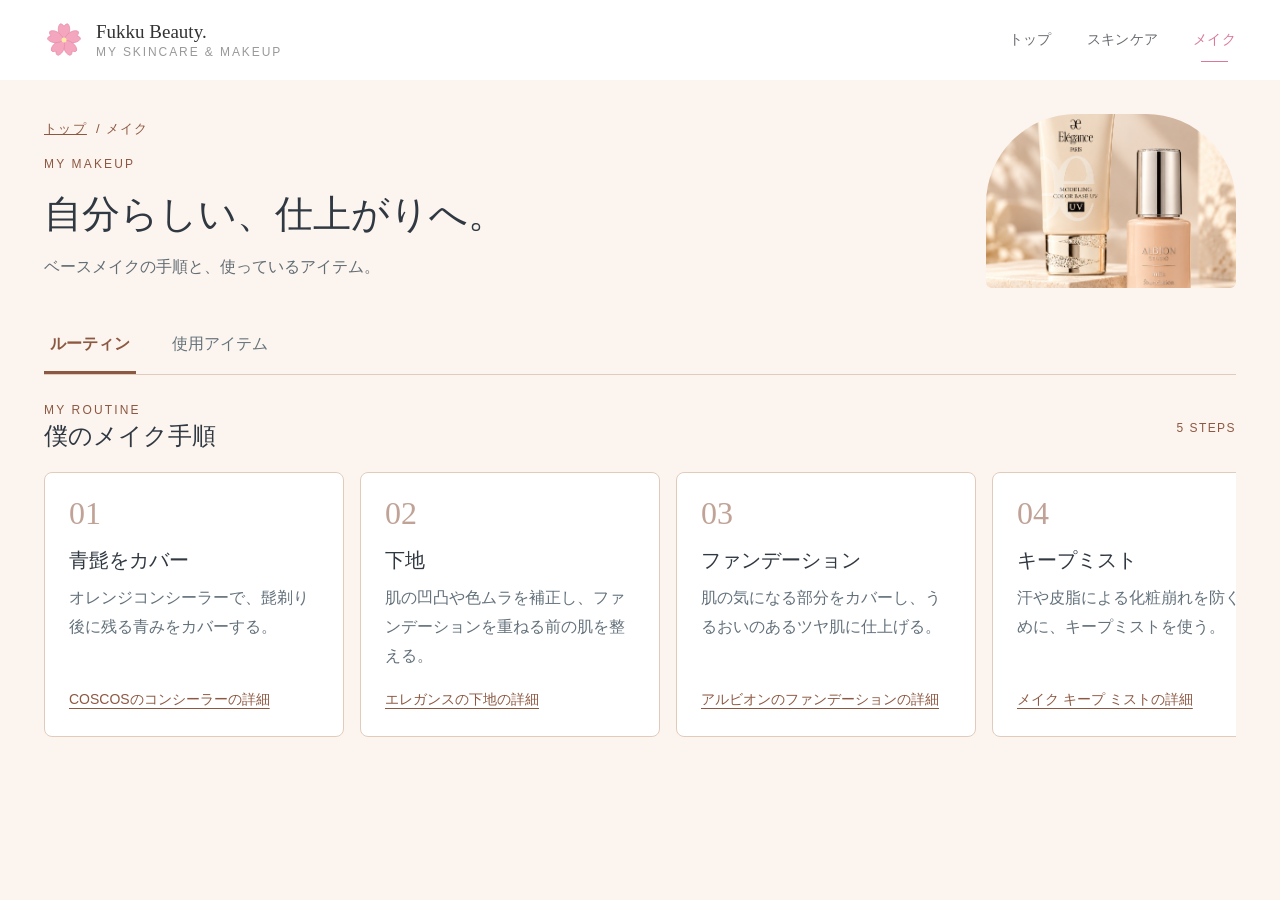
==== commit dbda59f8: "0" ====
--- a/makeUp.html
+++ b/makeUp.html
@@ -68,7 +68,7 @@
                         id="items-button"
                         aria-controls="items-panel"
                         aria-pressed="false">
-                    使用アイテム<span class="tab-count">5</span>
+                    使用アイテム
                     </button>
                 </div>
 
--- a/css/makeUp.css
+++ b/css/makeUp.css
@@ -96,17 +96,6 @@
     border-bottom-color: #8d5842;
     color: #8d5842;
     font-weight: 700;
-}
-
-/* 使用アイテムの横にある件数 */
-.tab-count {
-    display: inline-block;
-    margin-left: 8px;
-    padding: 0 7px;
-    border: 1px solid #e3cbbc;
-    border-radius: 20px;
-    background: #fff;
-    font-size: 12px;
 }
 
 /* 共通CSSの青色を、このページでは茶色に変える。
@@ -347,4 +336,4 @@
         transform: translateY(0);
     }
 }
-}+}
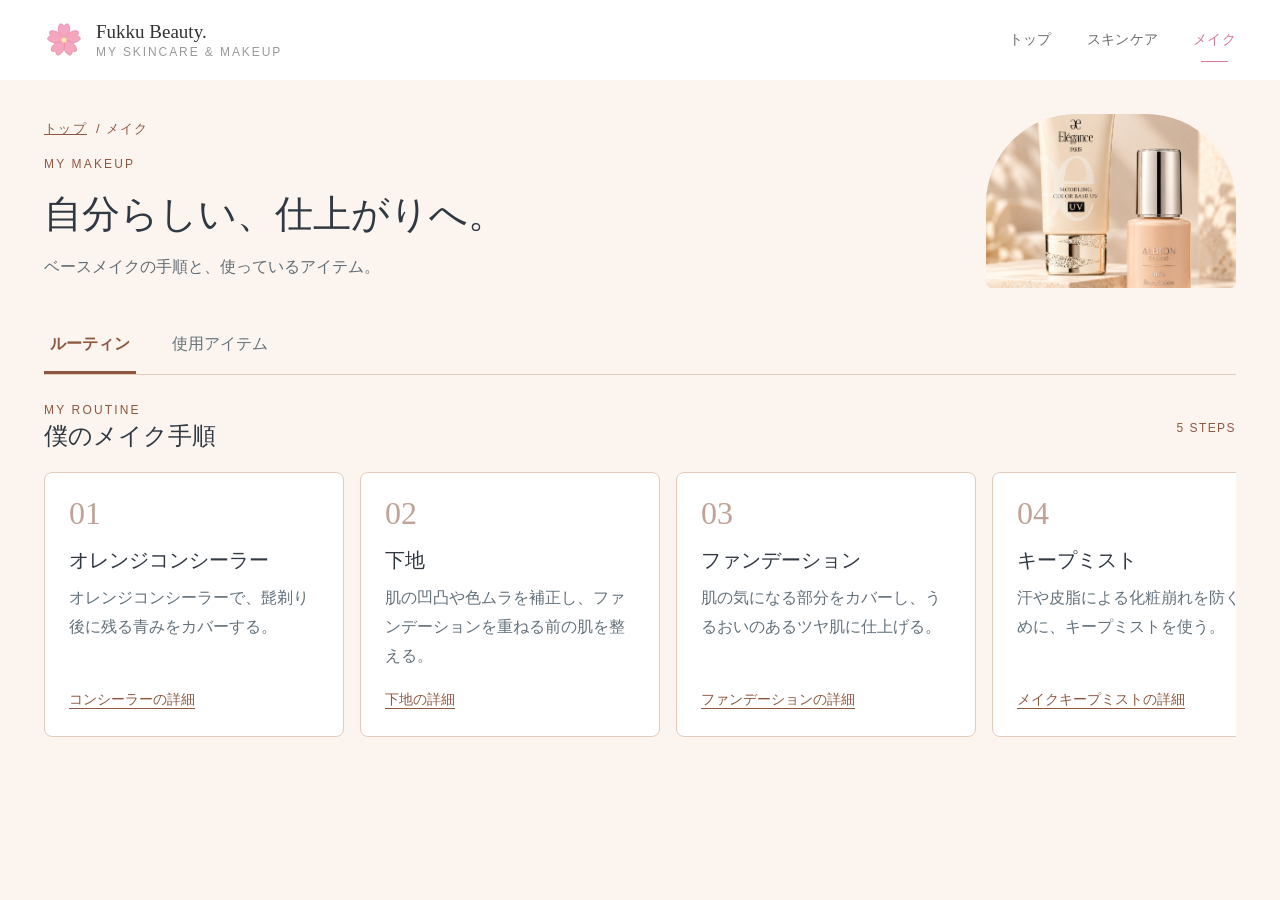
==== commit 1fcee881: "0" ====
--- a/makeUp.html
+++ b/makeUp.html
@@ -85,13 +85,13 @@
                     <div class="routine-steps">
                         <article class="routine-step">
                             <p class="routine-step-number">01</p>
-                            <h3>青髭をカバー</h3>
+                            <h3>オレンジコンシーラー</h3>
                             <p>オレンジコンシーラーで、髭剃り後に残る青みをカバーする。</p>
 
                             <button type="button"
                                 class="routine-item-button"
                                 data-product="concealer">
-                            COSCOSのコンシーラーの詳細
+                            コンシーラーの詳細
                             </button>
                         </article>
 
@@ -103,7 +103,7 @@
                             <button type="button"
                                 class="routine-item-button"
                                 data-product="primer">
-                            エレガンスの下地の詳細
+                            下地の詳細
                             </button>
                         </article>
 
@@ -115,7 +115,7 @@
                             <button type="button"
                                 class="routine-item-button"
                                 data-product="foundation">
-                            アルビオンのファンデーションの詳細
+                            ファンデーションの詳細
                             </button>
                         </article>
 
@@ -127,7 +127,7 @@
                             <button type="button"
                                 class="routine-item-button"
                                 data-product="mist">
-                            メイク キープ ミストの詳細
+                            メイクキープミストの詳細
                             </button>
                         </article>
 
@@ -139,7 +139,7 @@
                             <button type="button"
                                 class="routine-item-button"
                                 data-product="powder">
-                            パーフェクトダイアリーのパウダーの詳細
+                            パウダーの詳細
                             </button>
                         </article>
                     </div>
